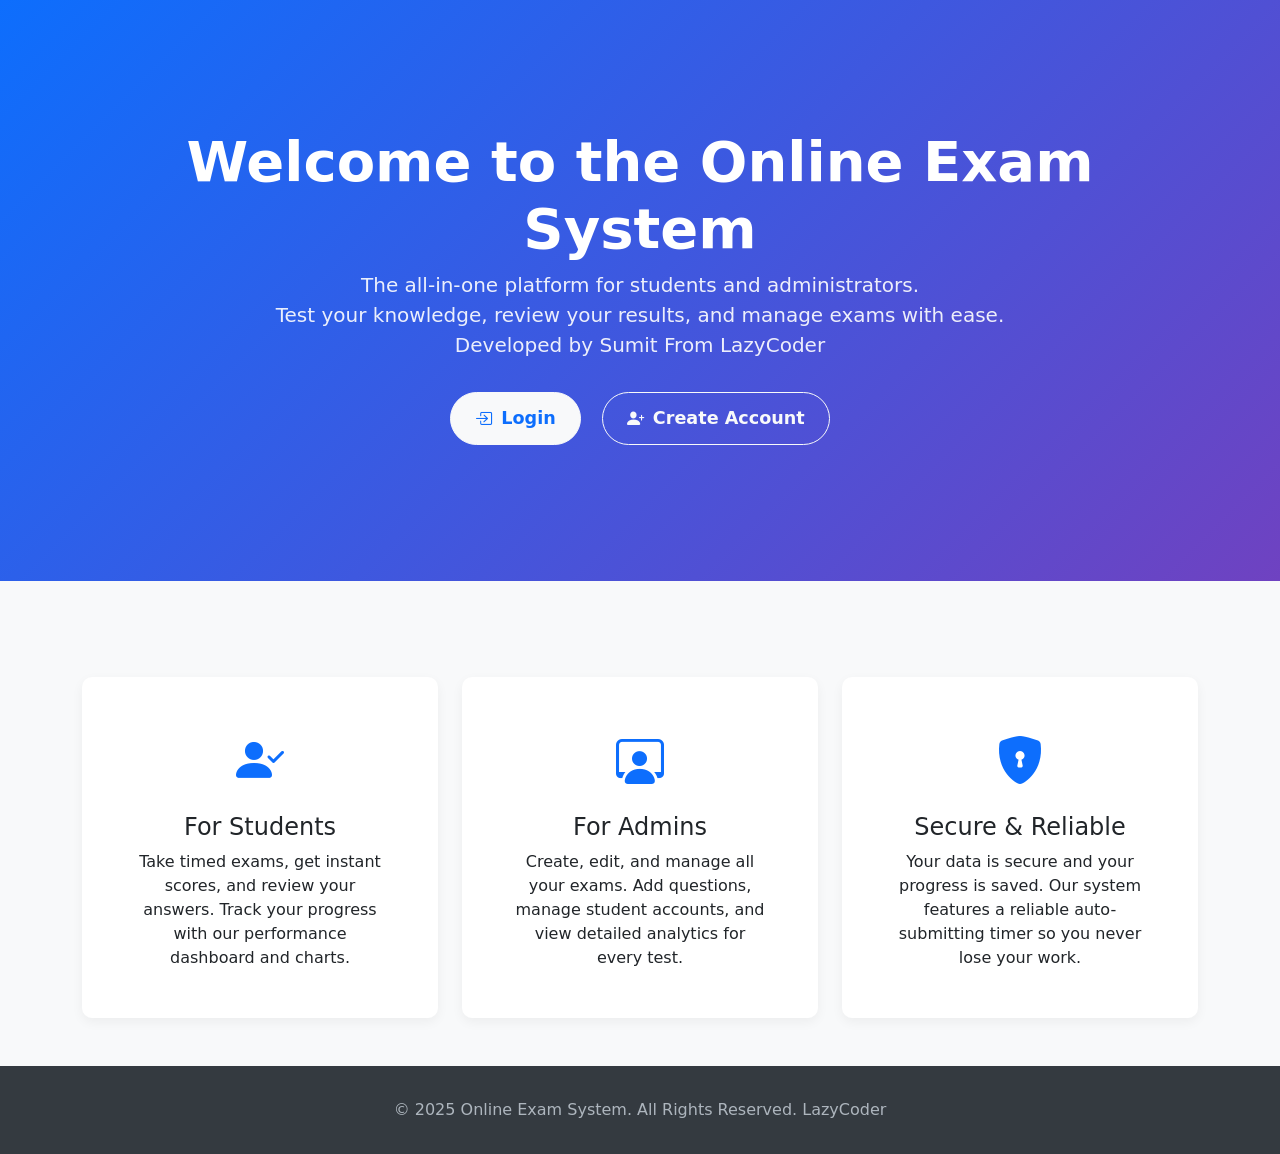
==== src/main/resources/templates/index.html @ c42d8430 "Initial project commit" ====
<!DOCTYPE html>
<html xmlns:th="http://www.thymeleaf.org">
<head>
    <title>Welcome - To Nexam</title>
    <link href="https://cdn.jsdelivr.net/npm/bootstrap@5.3.2/dist/css/bootstrap.min.css" rel="stylesheet">
    <link rel="stylesheet" href="https://cdn.jsdelivr.net/npm/bootstrap-icons@1.11.3/font/bootstrap-icons.min.css">
    <style>
        body {
            background-color: #f8f9fa;
        }

        /* New Hero Section */
        .hero-section {
            padding: 8rem 0;
            background: linear-gradient(135deg, #0d6efd, #6f42c1);
            color: white;
        }
        .hero-section h1 {
            font-size: 3.5rem;
            font-weight: 700;
        }
        .hero-section p {
            font-size: 1.25rem;
            opacity: 0.9;
        }
        .hero-section .btn {
            font-size: 1.1rem;
            padding: 0.75rem 1.5rem;
            font-weight: 600;
            border-radius: 50px; /* Pill-shaped buttons */
            transition: all 0.2s ease;
        }
        .hero-section .btn-light {
            color: #0d6efd;
        }
        .hero-section .btn:hover {
            transform: translateY(-3px);
            box-shadow: 0 4px 12px rgba(0,0,0,0.15);
        }

        /* Feature Cards */
        .feature-icon {
            font-size: 3rem;
            color: #0d6efd;
        }
        .feature-card {
            border: 0;
            border-radius: 10px;
            box-shadow: 0 4px 12px rgba(0,0,0,0.05);
            transition: all 0.2s ease;
        }
        .feature-card:hover {
            transform: translateY(-5px);
            box-shadow: 0 8px 16px rgba(0,0,0,0.1);
        }

        .footer {
            background-color: #343a40;
            color: #adb5bd;
            padding: 2rem 0;
        }
    </style>
</head>
<body>

<!-- Navbar is included as usual -->
<div th:replace="~{fragments :: navbar}"></div>

<!-- --- NEW HERO SECTION --- -->
<div class="hero-section text-center">
    <div class="container">
        <h1 class="display-4">Welcome to the Online Exam System</h1>
        <p class="lead mb-4">The all-in-one platform for students and administrators.
            <br>Test your knowledge, review your results, and manage exams with ease.
            <br> Developed by Sumit From LazyCoder
        </p>
        <!--
          These buttons are for GUESTS only.
          Logged-in users will be redirected to their dashboard by the controller.
        -->
        <div>
            <a th:href="@{/login}" class="btn btn-light btn-lg m-2">
                <i class="bi bi-box-arrow-in-right me-2"></i>Login
            </a>
            <a th:href="@{/register}" class="btn btn-outline-light btn-lg m-2">
                <i class="bi bi-person-plus-fill me-2"></i>Create Account
            </a>
        </div>
    </div>
</div>

<!-- --- NEW FEATURES SECTION --- -->
<div class="container mt-5 py-5">
    <div class="row text-center g-4">

        <!-- Feature Card 1: For Students -->
        <div class="col-md-4">
            <div class="card feature-card h-100">
                <div class="card-body p-5">
                    <div class="feature-icon mb-3">
                        <i class="bi bi-person-check-fill"></i>
                    </div>
                    <h4 class="card-title">For Students</h4>
                    <p class="card-text">Take timed exams, get instant scores, and review your answers. Track your progress with our performance dashboard and charts.</p>
                </div>
            </div>
        </div>

        <!-- Feature Card 2: For Admins -->
        <div class="col-md-4">
            <div class="card feature-card h-100">
                <div class="card-body p-5">
                    <div class="feature-icon mb-3">
                        <i class="bi bi-person-workspace"></i>
                    </div>
                    <h4 class="card-title">For Admins</h4>
                    <p class="card-text">Create, edit, and manage all your exams. Add questions, manage student accounts, and view detailed analytics for every test.</p>
                </div>
            </div>
        </div>

        <!-- Feature Card 3: Secure & Reliable -->
        <div class="col-md-4">
            <div class="card feature-card h-100">
                <div class="card-body p-5">
                    <div class="feature-icon mb-3">
                        <i class="bi bi-shield-lock-fill"></i>
                    </div>
                    <h4 class="card-title">Secure & Reliable</h4>
                    <p class="card-text">Your data is secure and your progress is saved. Our system features a reliable auto-submitting timer so you never lose your work.</p>
                </div>
            </div>
        </div>
    </div>
</div>

<footer class="footer mt-auto">
    <div class="container text-center">
        <p class="mb-0">© 2025 Online Exam System. All Rights Reserved. LazyCoder</p>
    </div>
</footer>

<script src="https://cdn.jsdelivr.net/npm/bootstrap@5.3.2/dist/js/bootstrap.bundle.min.js"></script>
</body>
</html>
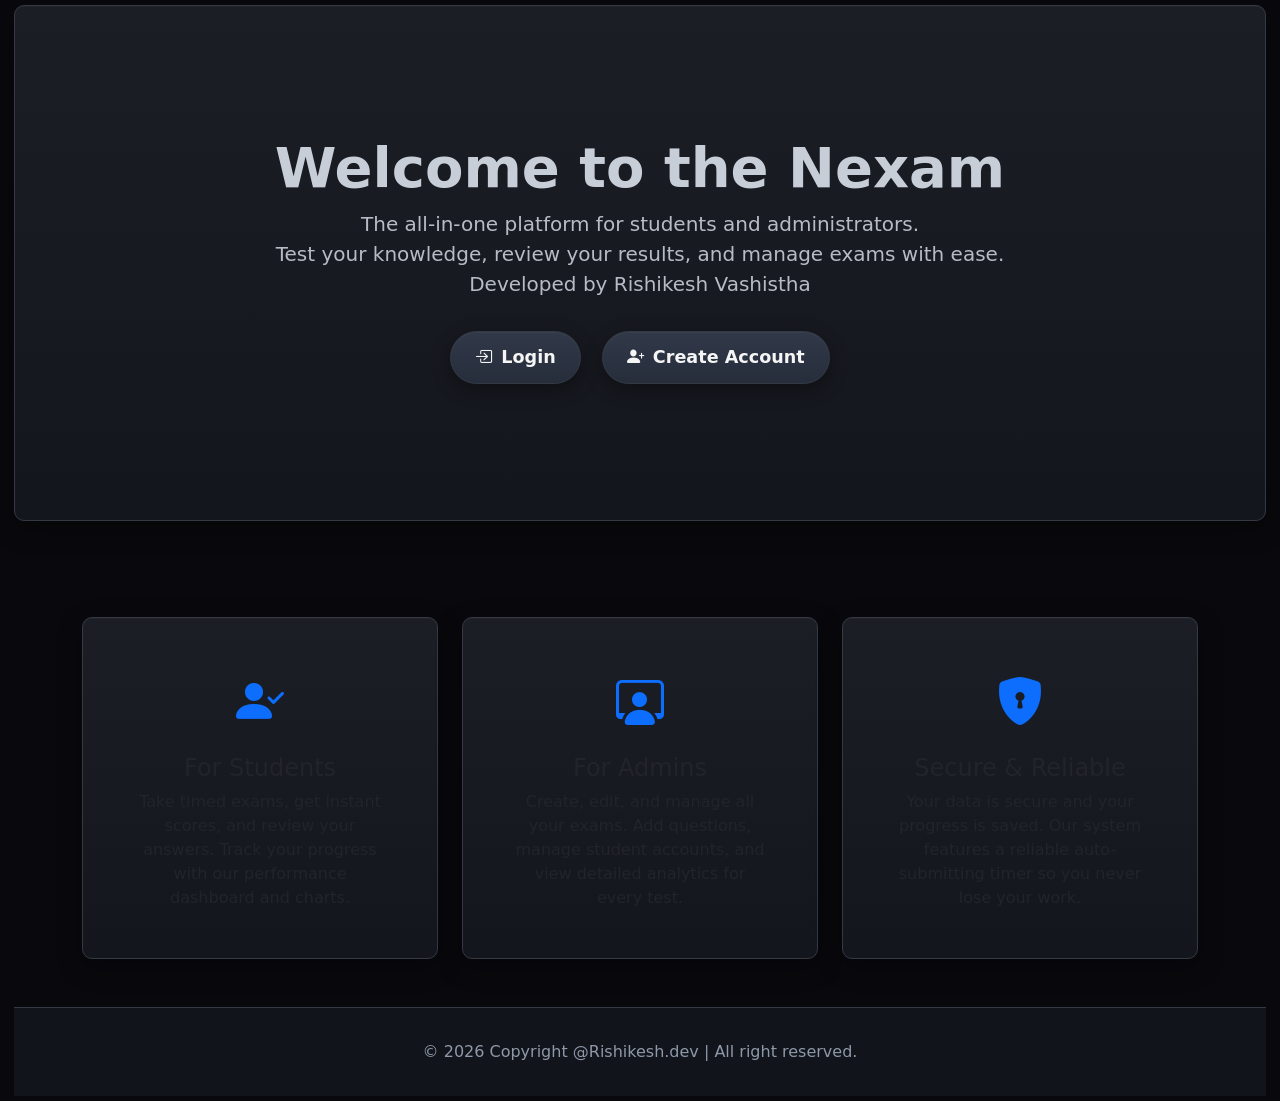
==== commit 77d5a987: "index changes" ====
--- a/src/main/resources/templates/index.html
+++ b/src/main/resources/templates/index.html
@@ -1,145 +1,186 @@
 <!DOCTYPE html>
 <html xmlns:th="http://www.thymeleaf.org">
-<head>
+  <head>
     <title>Welcome - To Nexam</title>
-    <link href="https://cdn.jsdelivr.net/npm/bootstrap@5.3.2/dist/css/bootstrap.min.css" rel="stylesheet">
-    <link rel="stylesheet" href="https://cdn.jsdelivr.net/npm/bootstrap-icons@1.11.3/font/bootstrap-icons.min.css">
+    <link
+      href="https://cdn.jsdelivr.net/npm/bootstrap@5.3.2/dist/css/bootstrap.min.css"
+      rel="stylesheet"
+    />
+    <link
+      rel="stylesheet"
+      href="https://cdn.jsdelivr.net/npm/bootstrap-icons@1.11.3/font/bootstrap-icons.min.css"
+    />
+    <link rel="stylesheet" th:href="@{/css/nav.css}" />
     <style>
-        body {
-            background-color: #f8f9fa;
-        }
+      body {
+        background-color: #09090d;
+        padding: 5px 14px;
+      }
 
-        /* New Hero Section */
-        .hero-section {
-            padding: 8rem 0;
-            background: linear-gradient(135deg, #0d6efd, #6f42c1);
-            color: white;
-        }
-        .hero-section h1 {
-            font-size: 3.5rem;
-            font-weight: 700;
-        }
-        .hero-section p {
-            font-size: 1.25rem;
-            opacity: 0.9;
-        }
-        .hero-section .btn {
-            font-size: 1.1rem;
-            padding: 0.75rem 1.5rem;
-            font-weight: 600;
-            border-radius: 50px; /* Pill-shaped buttons */
-            transition: all 0.2s ease;
-        }
-        .hero-section .btn-light {
-            color: #0d6efd;
-        }
-        .hero-section .btn:hover {
-            transform: translateY(-3px);
-            box-shadow: 0 4px 12px rgba(0,0,0,0.15);
-        }
+      /* New Hero Section */
+      .hero-section {
+        padding: 8rem 0;
+        /* background: linear-gradient(135deg, #0d6efd, #6f42c1); */
+        /* color: white; */
+        background: linear-gradient(180deg, #1c1e25 0%, #14161d 100%);
+        border: 1px solid #343944;
+        box-shadow: 0 8px 24px rgba(0, 0, 0, 0.35),
+          inset 0 1px 1px rgba(255, 255, 255, 0.03);
+        color: #c8ced8;
+        border-radius: 10px;
+      }
 
-        /* Feature Cards */
-        .feature-icon {
-            font-size: 3rem;
-            color: #0d6efd;
-        }
-        .feature-card {
-            border: 0;
-            border-radius: 10px;
-            box-shadow: 0 4px 12px rgba(0,0,0,0.05);
-            transition: all 0.2s ease;
-        }
-        .feature-card:hover {
-            transform: translateY(-5px);
-            box-shadow: 0 8px 16px rgba(0,0,0,0.1);
-        }
+      .hero-section h1 {
+        font-size: 3.5rem;
+        font-weight: 700;
+      }
+      .hero-section p {
+        font-size: 1.25rem;
+        opacity: 0.9;
+      }
+      .hero-section .btn {
+        font-size: 1.1rem;
+        padding: 0.75rem 1.5rem;
+        font-weight: 600;
+        border-radius: 50px; /* Pill-shaped buttons */
+        transition: all 0.2s ease;
+        color: #f5f5f5;
+        background: linear-gradient(180deg, #313848, #262d3b);
+        border: 1px solid #343944;
+        border-radius: 45px;
+        box-shadow: 0 6px 18px rgba(0, 0, 0, 0.35),
+          inset 0 1px 0 rgba(255, 255, 255, 0.04);
+      }
+      .hero-section .btn-light {
+        color: #f5f5f5;
+      }
+      .hero-section .btn:hover {
+        background: linear-gradient(180deg, #313848, #262d3b);
+        color: #ff8a2b !important;
+        box-shadow: inset 0 1px 1px rgba(255, 255, 255, 0.05),
+          0 6px 18px rgba(0, 0, 0, 0.28);
+      }
 
-        .footer {
-            background-color: #343a40;
-            color: #adb5bd;
-            padding: 2rem 0;
-        }
+      /* Feature Cards */
+      .feature-icon {
+        font-size: 3rem;
+        color: #0d6efd;
+      }
+      .feature-card {
+        border-radius: 10px;
+        transition: all 0.2s ease;
+        background: linear-gradient(180deg, #1c1e25 0%, #14161d 100%);
+        border: 1px solid #343944;
+        box-shadow: 0 8px 24px rgba(0, 0, 0, 0.35),
+          inset 0 1px 1px rgba(255, 255, 255, 0.03);
+      }
+
+      .feature-card:hover {
+        transform: translateY(-5px);
+        box-shadow: 0 8px 16px rgba(0, 0, 0, 0.15);
+      }
+
+      .footer {
+        color: #8f98a8;
+        border-top: 1px solid #343944;
+        background: #11141b;
+        padding: 2rem 0;
+      }
     </style>
-</head>
-<body>
+  </head>
+  <body>
+    <!-- Navbar is included as usual -->
+    <div class="nav-wrapper">
+      <div th:replace="~{navbar :: navbar}"></div>
+    </div>
 
-<!-- Navbar is included as usual -->
-<div th:replace="~{fragments :: navbar}"></div>
-
-<!-- --- NEW HERO SECTION --- -->
-<div class="hero-section text-center">
-    <div class="container">
-        <h1 class="display-4">Welcome to the Online Exam System</h1>
-        <p class="lead mb-4">The all-in-one platform for students and administrators.
-            <br>Test your knowledge, review your results, and manage exams with ease.
-            <br> Developed by Sumit From LazyCoder
+    <!-- --- NEW HERO SECTION --- -->
+    <div class="hero-section text-center">
+      <div class="container">
+        <h1 class="display-4">Welcome to the Nexam</h1>
+        <p class="lead mb-4">
+          The all-in-one platform for students and administrators. <br />Test
+          your knowledge, review your results, and manage exams with ease.
+          <br />
+          Developed by Rishikesh Vashistha
         </p>
         <!--
           These buttons are for GUESTS only.
           Logged-in users will be redirected to their dashboard by the controller.
         -->
         <div>
-            <a th:href="@{/login}" class="btn btn-light btn-lg m-2">
-                <i class="bi bi-box-arrow-in-right me-2"></i>Login
-            </a>
-            <a th:href="@{/register}" class="btn btn-outline-light btn-lg m-2">
-                <i class="bi bi-person-plus-fill me-2"></i>Create Account
-            </a>
+          <a th:href="@{/login}" class="btn btn-light btn-lg m-2">
+            <i class="bi bi-box-arrow-in-right me-2"></i>Login
+          </a>
+          <a th:href="@{/register}" class="btn btn-outline-light btn-lg m-2">
+            <i class="bi bi-person-plus-fill me-2"></i>Create Account
+          </a>
         </div>
+      </div>
     </div>
-</div>
 
-<!-- --- NEW FEATURES SECTION --- -->
-<div class="container mt-5 py-5">
-    <div class="row text-center g-4">
-
+    <!-- --- NEW FEATURES SECTION --- -->
+    <div class="container mt-5 py-5">
+      <div class="row text-center g-4">
         <!-- Feature Card 1: For Students -->
         <div class="col-md-4">
-            <div class="card feature-card h-100">
-                <div class="card-body p-5">
-                    <div class="feature-icon mb-3">
-                        <i class="bi bi-person-check-fill"></i>
-                    </div>
-                    <h4 class="card-title">For Students</h4>
-                    <p class="card-text">Take timed exams, get instant scores, and review your answers. Track your progress with our performance dashboard and charts.</p>
-                </div>
+          <div class="card feature-card h-100">
+            <div class="card-body p-5">
+              <div class="feature-icon mb-3">
+                <i class="bi bi-person-check-fill"></i>
+              </div>
+              <h4 class="card-title">For Students</h4>
+              <p class="card-text">
+                Take timed exams, get instant scores, and review your answers.
+                Track your progress with our performance dashboard and charts.
+              </p>
             </div>
+          </div>
         </div>
 
         <!-- Feature Card 2: For Admins -->
         <div class="col-md-4">
-            <div class="card feature-card h-100">
-                <div class="card-body p-5">
-                    <div class="feature-icon mb-3">
-                        <i class="bi bi-person-workspace"></i>
-                    </div>
-                    <h4 class="card-title">For Admins</h4>
-                    <p class="card-text">Create, edit, and manage all your exams. Add questions, manage student accounts, and view detailed analytics for every test.</p>
-                </div>
+          <div class="card feature-card h-100">
+            <div class="card-body p-5">
+              <div class="feature-icon mb-3">
+                <i class="bi bi-person-workspace"></i>
+              </div>
+              <h4 class="card-title">For Admins</h4>
+              <p class="card-text">
+                Create, edit, and manage all your exams. Add questions, manage
+                student accounts, and view detailed analytics for every test.
+              </p>
             </div>
+          </div>
         </div>
 
         <!-- Feature Card 3: Secure & Reliable -->
         <div class="col-md-4">
-            <div class="card feature-card h-100">
-                <div class="card-body p-5">
-                    <div class="feature-icon mb-3">
-                        <i class="bi bi-shield-lock-fill"></i>
-                    </div>
-                    <h4 class="card-title">Secure & Reliable</h4>
-                    <p class="card-text">Your data is secure and your progress is saved. Our system features a reliable auto-submitting timer so you never lose your work.</p>
-                </div>
+          <div class="card feature-card h-100">
+            <div class="card-body p-5">
+              <div class="feature-icon mb-3">
+                <i class="bi bi-shield-lock-fill"></i>
+              </div>
+              <h4 class="card-title">Secure & Reliable</h4>
+              <p class="card-text">
+                Your data is secure and your progress is saved. Our system
+                features a reliable auto-submitting timer so you never lose your
+                work.
+              </p>
             </div>
+          </div>
         </div>
+      </div>
     </div>
-</div>
 
-<footer class="footer mt-auto">
-    <div class="container text-center">
-        <p class="mb-0">© 2025 Online Exam System. All Rights Reserved. LazyCoder</p>
-    </div>
-</footer>
+    <footer class="footer mt-auto">
+      <div class="container text-center">
+        <p class="mb-0">
+          © 2026 Copyright @Rishikesh.dev | All right reserved.
+        </p>
+      </div>
+    </footer>
 
-<script src="https://cdn.jsdelivr.net/npm/bootstrap@5.3.2/dist/js/bootstrap.bundle.min.js"></script>
-</body>
-</html>+    <script src="https://cdn.jsdelivr.net/npm/bootstrap@5.3.2/dist/js/bootstrap.bundle.min.js"></script>
+  </body>
+</html>
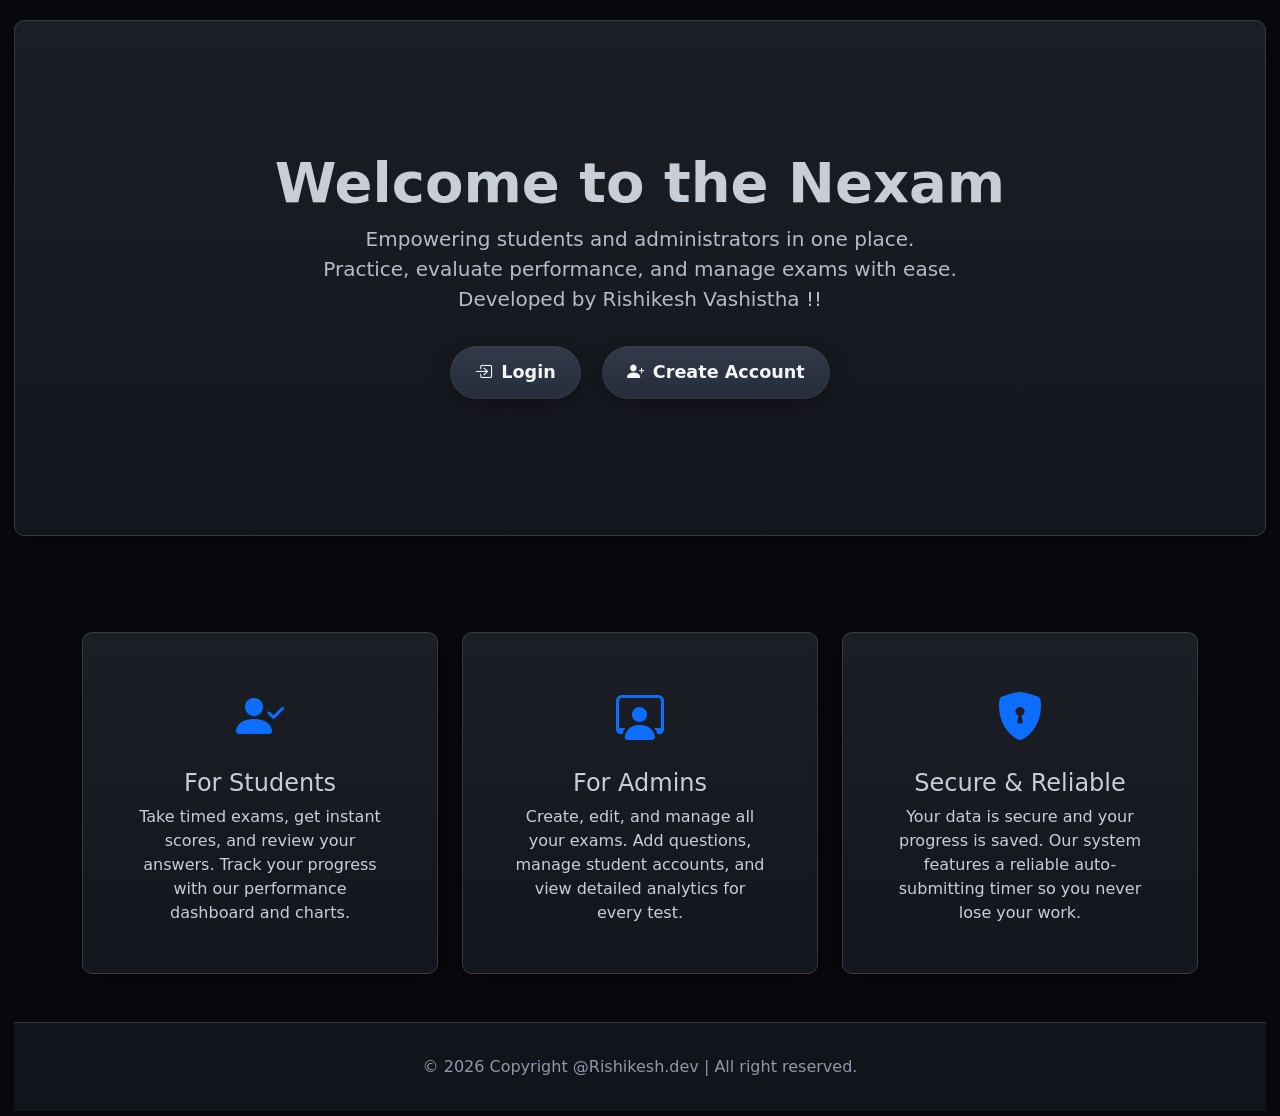
==== commit eb3b06ac: "some UI changes" ====
--- a/src/main/resources/templates/index.html
+++ b/src/main/resources/templates/index.html
@@ -28,6 +28,7 @@
           inset 0 1px 1px rgba(255, 255, 255, 0.03);
         color: #c8ced8;
         border-radius: 10px;
+        margin-top: 15px;
       }
 
       .hero-section h1 {
@@ -71,6 +72,7 @@
         transition: all 0.2s ease;
         background: linear-gradient(180deg, #1c1e25 0%, #14161d 100%);
         border: 1px solid #343944;
+        color: #c8ced8;
         box-shadow: 0 8px 24px rgba(0, 0, 0, 0.35),
           inset 0 1px 1px rgba(255, 255, 255, 0.03);
       }
@@ -99,10 +101,10 @@
       <div class="container">
         <h1 class="display-4">Welcome to the Nexam</h1>
         <p class="lead mb-4">
-          The all-in-one platform for students and administrators. <br />Test
-          your knowledge, review your results, and manage exams with ease.
+            Empowering students and administrators in one place. <br>
+            Practice, evaluate performance, and manage exams with ease.
           <br />
-          Developed by Rishikesh Vashistha
+          Developed by Rishikesh Vashistha !!
         </p>
         <!--
           These buttons are for GUESTS only.
